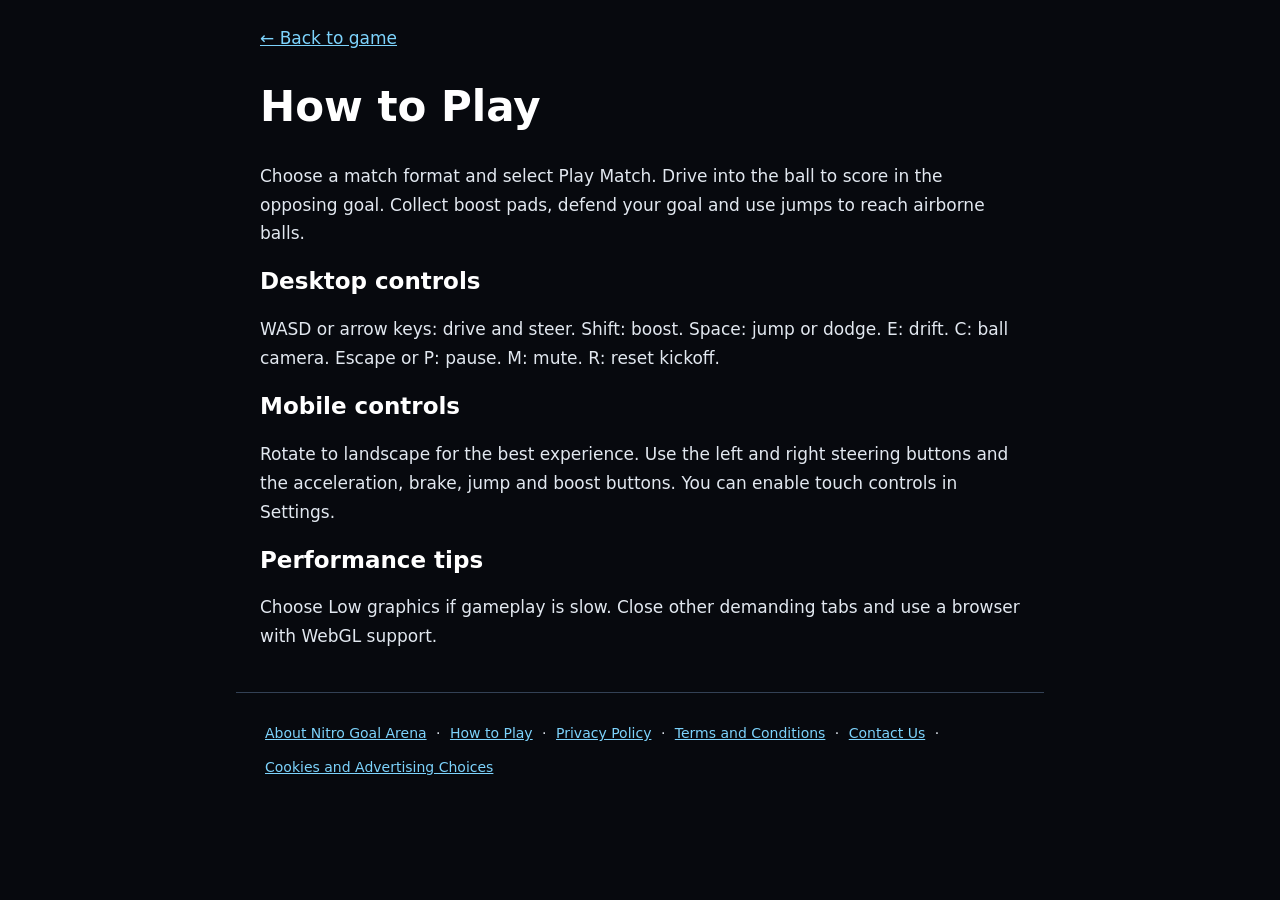
==== public/how-to-play.html @ 059b1a0e "Add How to Play page" ====
<!doctype html><html lang="en"><head><meta charset="utf-8"><meta name="viewport" content="width=device-width,initial-scale=1"><title>How to Play | Nitro Goal Arena</title><style>body{margin:0;background:#07090e;color:#e2e8f0;font:17px/1.7 system-ui,sans-serif}main,nav{max-width:760px;margin:auto;padding:24px}h1,h2{color:#fff;line-height:1.25}h1{font-size:clamp(28px,5vw,42px)}h2{font-size:23px}a{color:#7dd3fc}nav{font-size:14px;border-top:1px solid #334155}nav a{display:inline-block;margin:5px}</style></head><body><main><a href="/">← Back to game</a><h1>How to Play</h1><p>Choose a match format and select Play Match. Drive into the ball to score in the opposing goal. Collect boost pads, defend your goal and use jumps to reach airborne balls.</p><h2>Desktop controls</h2><p>WASD or arrow keys: drive and steer. Shift: boost. Space: jump or dodge. E: drift. C: ball camera. Escape or P: pause. M: mute. R: reset kickoff.</p><h2>Mobile controls</h2><p>Rotate to landscape for the best experience. Use the left and right steering buttons and the acceleration, brake, jump and boost buttons. You can enable touch controls in Settings.</p><h2>Performance tips</h2><p>Choose Low graphics if gameplay is slow. Close other demanding tabs and use a browser with WebGL support.</p></main><nav aria-label="Site information"><a href="/about.html">About Nitro Goal Arena</a> · <a href="/how-to-play.html">How to Play</a> · <a href="/privacy.html">Privacy Policy</a> · <a href="/terms.html">Terms and Conditions</a> · <a href="/contact.html">Contact Us</a> · <a href="/cookies.html">Cookies and Advertising Choices</a></nav></body></html>
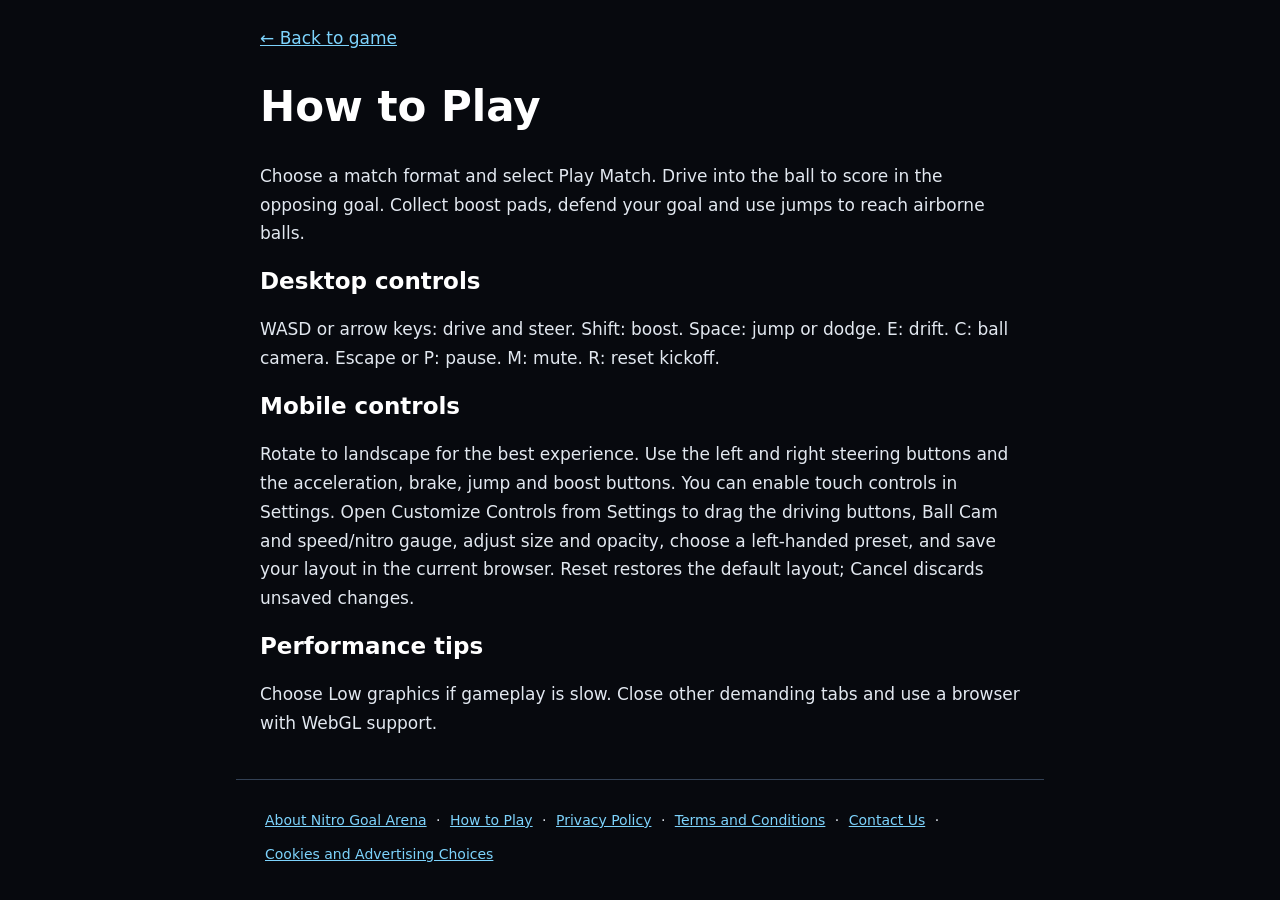
==== commit 132191e5: "Add persistent customizable mobile controls and HUD layout" ====
--- a/public/how-to-play.html
+++ b/public/how-to-play.html
@@ -1 +1 @@
-<!doctype html><html lang="en"><head><meta charset="utf-8"><meta name="viewport" content="width=device-width,initial-scale=1"><title>How to Play | Nitro Goal Arena</title><style>body{margin:0;background:#07090e;color:#e2e8f0;font:17px/1.7 system-ui,sans-serif}main,nav{max-width:760px;margin:auto;padding:24px}h1,h2{color:#fff;line-height:1.25}h1{font-size:clamp(28px,5vw,42px)}h2{font-size:23px}a{color:#7dd3fc}nav{font-size:14px;border-top:1px solid #334155}nav a{display:inline-block;margin:5px}</style></head><body><main><a href="/">← Back to game</a><h1>How to Play</h1><p>Choose a match format and select Play Match. Drive into the ball to score in the opposing goal. Collect boost pads, defend your goal and use jumps to reach airborne balls.</p><h2>Desktop controls</h2><p>WASD or arrow keys: drive and steer. Shift: boost. Space: jump or dodge. E: drift. C: ball camera. Escape or P: pause. M: mute. R: reset kickoff.</p><h2>Mobile controls</h2><p>Rotate to landscape for the best experience. Use the left and right steering buttons and the acceleration, brake, jump and boost buttons. You can enable touch controls in Settings.</p><h2>Performance tips</h2><p>Choose Low graphics if gameplay is slow. Close other demanding tabs and use a browser with WebGL support.</p></main><nav aria-label="Site information"><a href="/about.html">About Nitro Goal Arena</a> · <a href="/how-to-play.html">How to Play</a> · <a href="/privacy.html">Privacy Policy</a> · <a href="/terms.html">Terms and Conditions</a> · <a href="/contact.html">Contact Us</a> · <a href="/cookies.html">Cookies and Advertising Choices</a></nav></body></html>+<!doctype html><html lang="en"><head><meta charset="utf-8"><meta name="viewport" content="width=device-width,initial-scale=1"><title>How to Play | Nitro Goal Arena</title><style>body{margin:0;background:#07090e;color:#e2e8f0;font:17px/1.7 system-ui,sans-serif}main,nav{max-width:760px;margin:auto;padding:24px}h1,h2{color:#fff;line-height:1.25}h1{font-size:clamp(28px,5vw,42px)}h2{font-size:23px}a{color:#7dd3fc}nav{font-size:14px;border-top:1px solid #334155}nav a{display:inline-block;margin:5px}</style></head><body><main><a href="/">← Back to game</a><h1>How to Play</h1><p>Choose a match format and select Play Match. Drive into the ball to score in the opposing goal. Collect boost pads, defend your goal and use jumps to reach airborne balls.</p><h2>Desktop controls</h2><p>WASD or arrow keys: drive and steer. Shift: boost. Space: jump or dodge. E: drift. C: ball camera. Escape or P: pause. M: mute. R: reset kickoff.</p><h2>Mobile controls</h2><p>Rotate to landscape for the best experience. Use the left and right steering buttons and the acceleration, brake, jump and boost buttons. You can enable touch controls in Settings. Open Customize Controls from Settings to drag the driving buttons, Ball Cam and speed/nitro gauge, adjust size and opacity, choose a left-handed preset, and save your layout in the current browser. Reset restores the default layout; Cancel discards unsaved changes.</p><h2>Performance tips</h2><p>Choose Low graphics if gameplay is slow. Close other demanding tabs and use a browser with WebGL support.</p></main><nav aria-label="Site information"><a href="/about.html">About Nitro Goal Arena</a> · <a href="/how-to-play.html">How to Play</a> · <a href="/privacy.html">Privacy Policy</a> · <a href="/terms.html">Terms and Conditions</a> · <a href="/contact.html">Contact Us</a> · <a href="/cookies.html">Cookies and Advertising Choices</a></nav></body></html>
